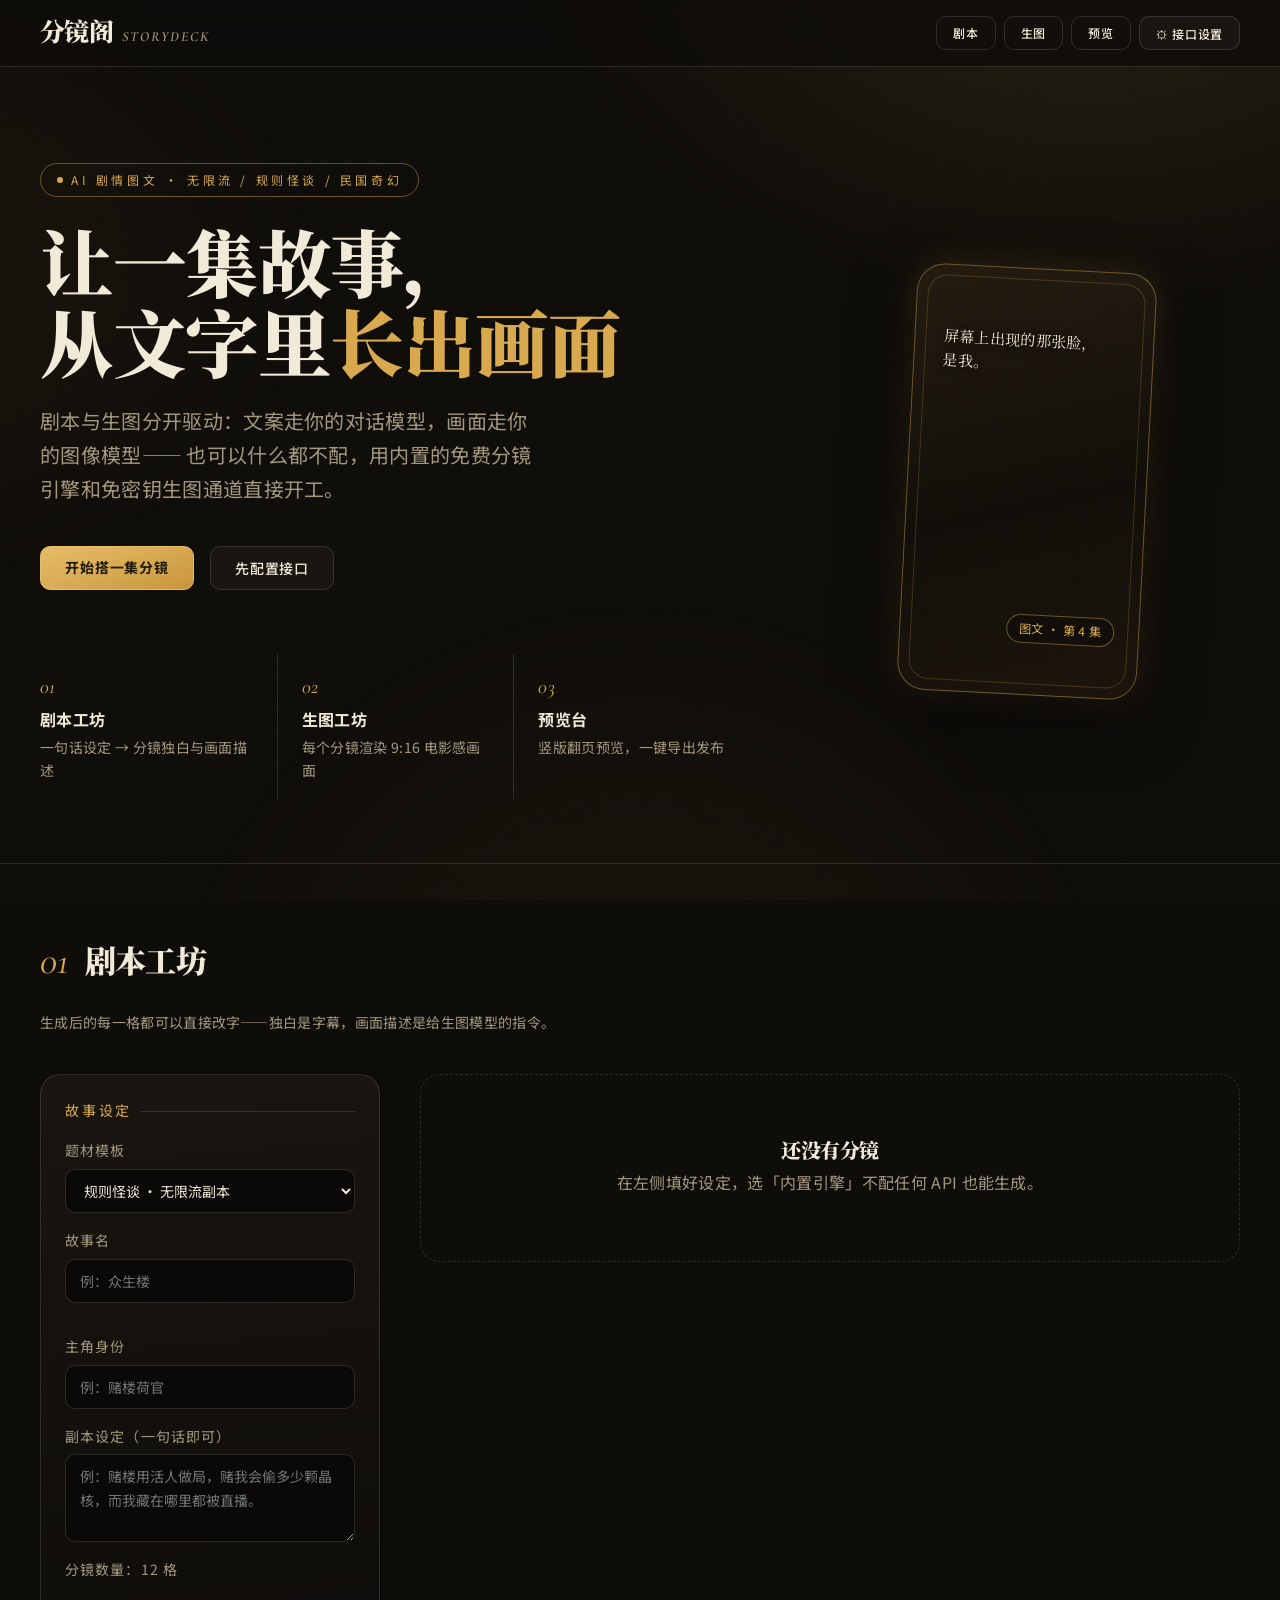
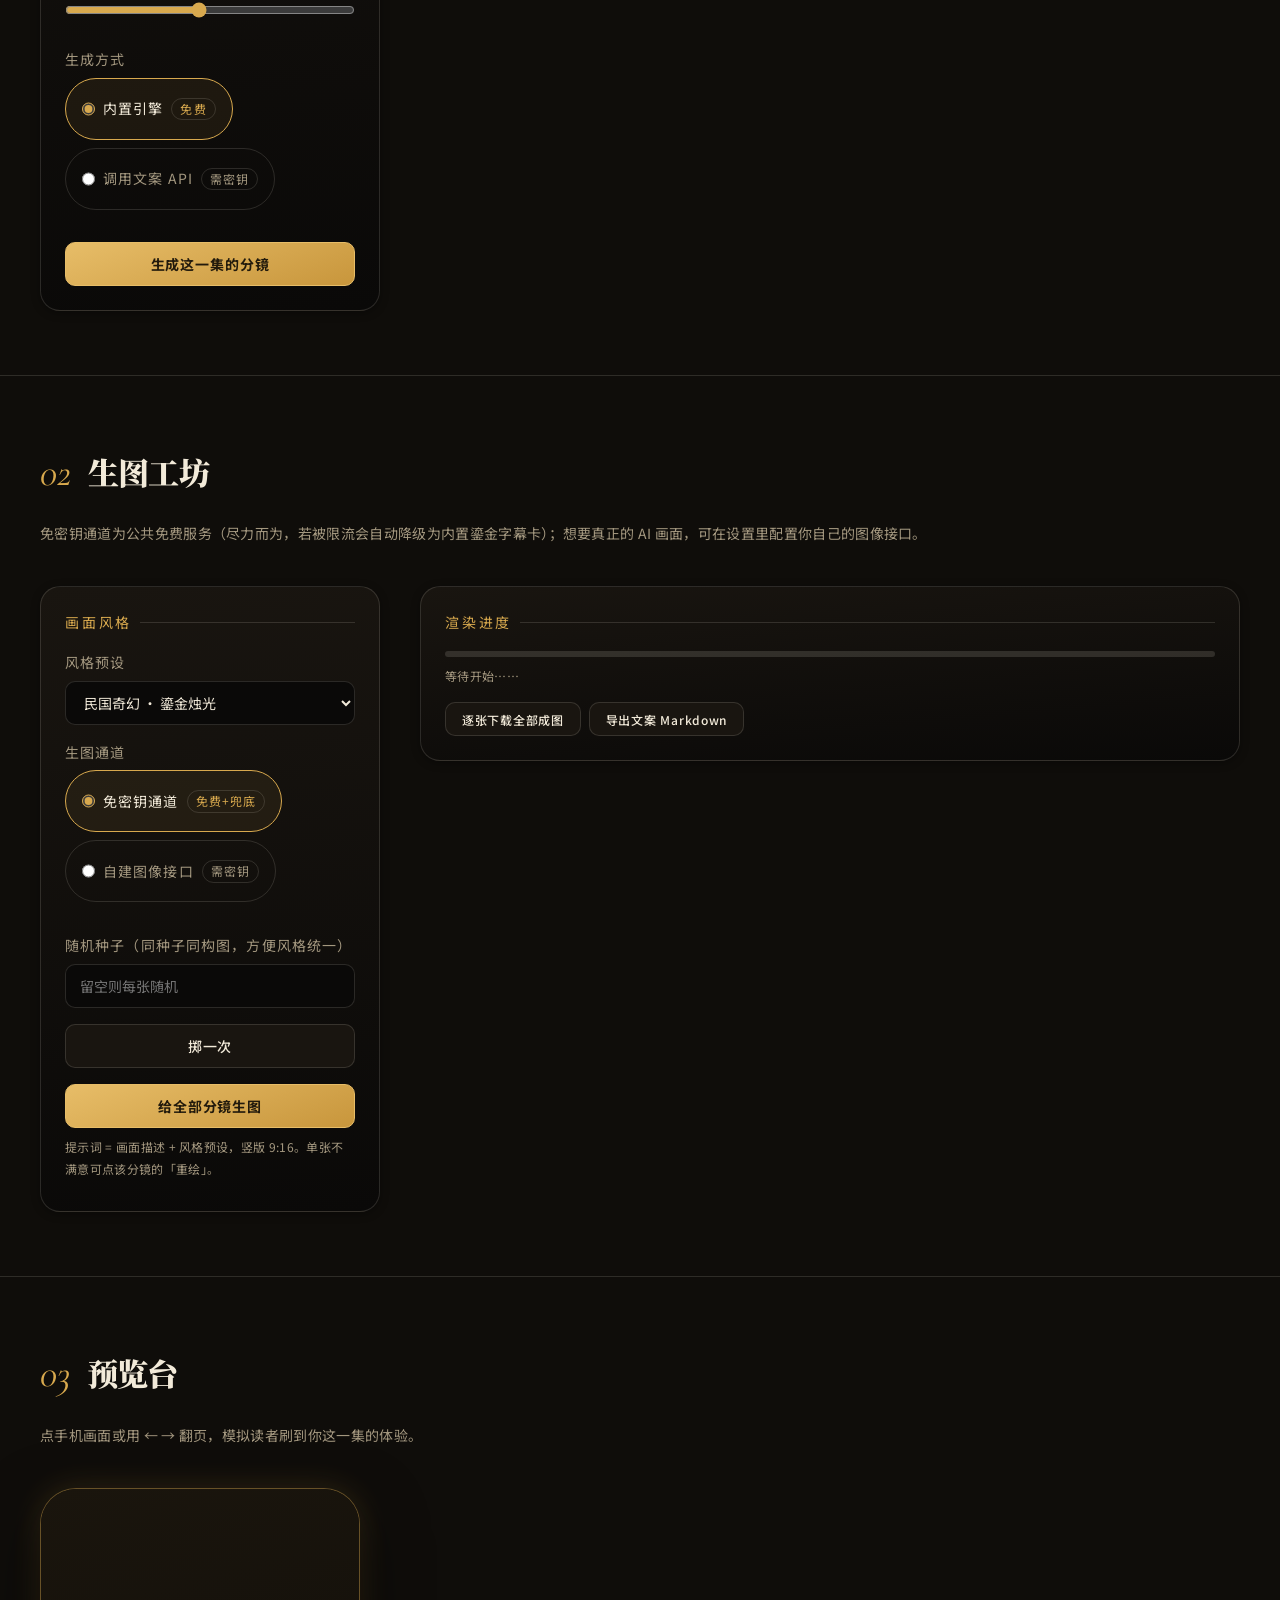
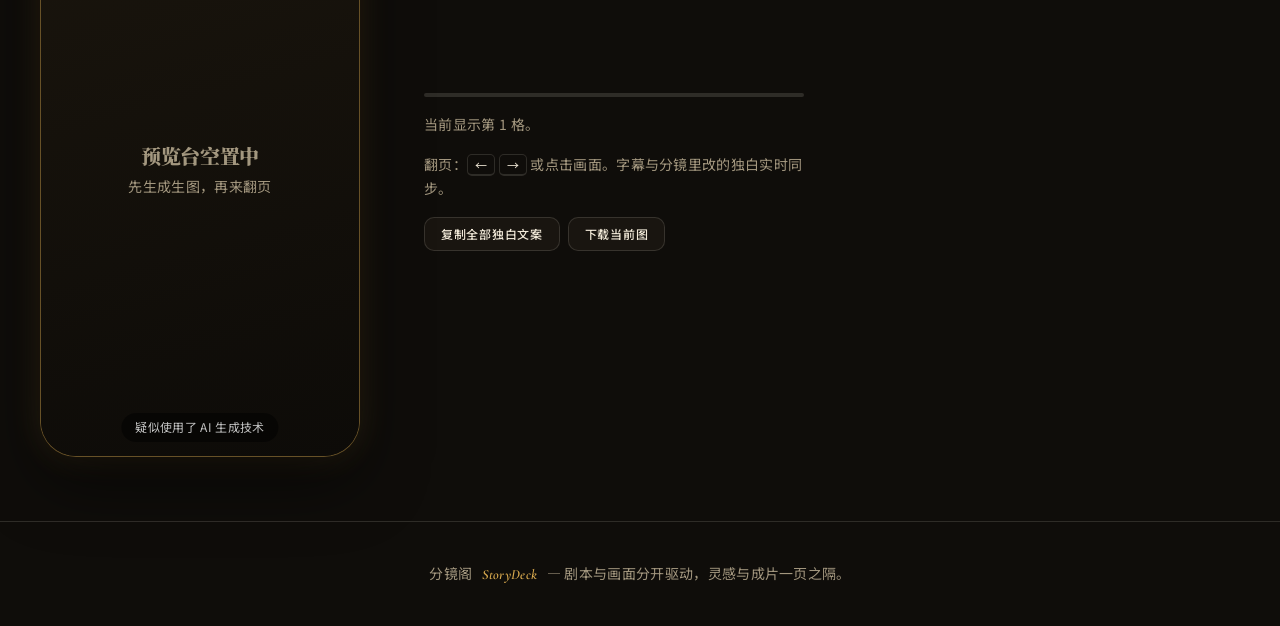
==== index.html @ 9c6242d0 "feat: 分镜阁 StoryDeck — AI 剧情图文工作台 - 剧本工坊：内置免费分镜引擎（规则怪谈/民国奇幻/悬疑复仇三种题材）+ OpenAI 兼容文案 API - 生图工坊：免密钥公共通道" ====
<!DOCTYPE html>
<html lang="zh-CN">
<head>
  <meta charset="UTF-8" />
  <meta name="viewport" content="width=device-width, initial-scale=1.0" />
  <title>分镜阁 StoryDeck · AI 剧情图文工作台</title>
  <meta name="description" content="把一个故事灵感拆成分镜文案，再用 AI 生成长图，像刷抖音一样预览你的剧情图文。" />
  <link rel="preconnect" href="https://fonts.googleapis.com" />
  <link rel="preconnect" href="https://fonts.gstatic.com" crossorigin />
  <link href="https://fonts.googleapis.com/css2?family=Cormorant+Garamond:ital,wght@1,600&family=Noto+Sans+SC:wght@400;500;700&family=Noto+Serif+SC:wght@600;900&display=swap" rel="stylesheet" />
  <link rel="stylesheet" href="styles/tokens.css" />
  <link rel="stylesheet" href="styles/base.css" />
  <link rel="stylesheet" href="styles/components.css" />
  <link rel="icon" href="data:image/svg+xml,%3Csvg xmlns='http://www.w3.org/2000/svg' viewBox='0 0 32 32'%3E%3Crect width='32' height='32' rx='7' fill='%230f0d0a'/%3E%3Ctext x='16' y='23' font-size='18' text-anchor='middle' fill='%23d8a94e' font-family='serif'%3E阁%3C/text%3E%3C/svg%3E" />
</head>
<body>

  <!-- ================= 页头 ================= -->
  <header class="site-header">
    <div class="brand">
      <span class="brand-name display">分镜阁</span>
      <span class="brand-en latin">STORYDECK</span>
    </div>
    <nav class="header-actions" aria-label="主导航">
      <a class="btn btn-ghost btn-sm" href="#stage-script">剧本</a>
      <a class="btn btn-ghost btn-sm" href="#stage-image">生图</a>
      <a class="btn btn-ghost btn-sm" href="#stage-preview">预览</a>
      <button class="btn btn-sm" id="btn-open-settings" type="button">⚙ 接口设置</button>
    </nav>
  </header>

  <main>
    <!-- ================= 首屏 ================= -->
    <section class="hero">
      <div>
        <span class="hero-kicker reveal">AI 剧情图文 · 无限流 / 规则怪谈 / 民国奇幻</span>
        <h1 class="reveal">让一集故事，<br />从文字里<em>长出画面</em></h1>
        <p class="hero-sub reveal">
          剧本与生图分开驱动：文案走你的对话模型，画面走你的图像模型——
          也可以什么都不配，用内置的免费分镜引擎和免密钥生图通道直接开工。
        </p>
        <div class="hero-actions reveal">
          <a class="btn btn-gold" href="#stage-script">开始搭一集分镜</a>
          <button class="btn" id="btn-hero-settings" type="button">先配置接口</button>
        </div>
        <div class="pipeline reveal" aria-label="工作流程">
          <div class="pipeline-step">
            <span class="pipeline-num">01</span>
            <div class="pipeline-title">剧本工坊</div>
            <div class="pipeline-desc">一句话设定 → 分镜独白与画面描述</div>
          </div>
          <div class="pipeline-step">
            <span class="pipeline-num">02</span>
            <div class="pipeline-title">生图工坊</div>
            <div class="pipeline-desc">每个分镜渲染 9:16 电影感画面</div>
          </div>
          <div class="pipeline-step">
            <span class="pipeline-num">03</span>
            <div class="pipeline-title">预览台</div>
            <div class="pipeline-desc">竖版翻页预览，一键导出发布</div>
          </div>
        </div>
      </div>
      <div class="hero-visual reveal" aria-hidden="true">
        <div class="phone-mini">
          <div class="mini-glow"></div>
          <div class="frame-line"></div>
          <p class="mini-caption">屏幕上出现的那张脸，<br />是我。</p>
          <span class="mini-badge">图文 · 第 4 集</span>
        </div>
      </div>
    </section>

    <!-- ================= 01 剧本工坊 ================= -->
    <section class="stage" id="stage-script">
      <div class="stage-head">
        <span class="stage-index" aria-hidden="true">01</span>
        <h2 class="stage-title">剧本工坊</h2>
        <span class="stage-hint">生成后的每一格都可以直接改字——独白是字幕，画面描述是给生图模型的指令。</span>
      </div>
      <div class="workbench">
        <form class="panel" id="script-form">
          <div class="panel-title">故事设定</div>
          <div class="field">
            <label for="f-genre">题材模板</label>
            <select id="f-genre">
              <option value="guize">规则怪谈 · 无限流副本</option>
              <option value="minguo">民国奇幻 · 赌局 / 众生楼风</option>
              <option value="fuchou">悬疑复仇 · 逆袭爽文</option>
            </select>
          </div>
          <div class="field-row">
            <div class="field">
              <label for="f-title">故事名</label>
              <input id="f-title" type="text" placeholder="例：众生楼" maxlength="12" />
            </div>
            <div class="field">
              <label for="f-role">主角身份</label>
              <input id="f-role" type="text" placeholder="例：赌楼荷官" maxlength="12" />
            </div>
          </div>
          <div class="field">
            <label for="f-premise">副本设定（一句话即可）</label>
            <textarea id="f-premise" placeholder="例：赌楼用活人做局，赌我会偷多少颗晶核，而我藏在哪里都被直播。"></textarea>
          </div>
          <div class="field">
            <label for="f-count">分镜数量：<output id="f-count-out">12</output> 格</label>
            <input id="f-count" type="range" min="6" max="19" value="12" />
          </div>
          <div class="field">
            <label>生成方式</label>
            <div class="radio-row">
              <label class="radio-chip"><input type="radio" name="script-mode" value="builtin" checked /> 内置引擎 <span class="chip-tag">免费</span></label>
              <label class="radio-chip"><input type="radio" name="script-mode" value="api" /> 调用文案 API <span class="chip-tag">需密钥</span></label>
            </div>
          </div>
          <button class="btn btn-gold" type="submit" id="btn-gen-script" style="width:100%">生成这一集的分镜</button>
        </form>

        <div class="shot-list" id="shot-list">
          <div class="empty-state" id="shot-empty">
            <p class="display">还没有分镜</p>
            <p>在左侧填好设定，选「内置引擎」不配任何 API 也能生成。</p>
          </div>
        </div>
      </div>
    </section>

    <!-- ================= 02 生图工坊 ================= -->
    <section class="stage" id="stage-image">
      <div class="stage-head">
        <span class="stage-index" aria-hidden="true">02</span>
        <h2 class="stage-title">生图工坊</h2>
        <span class="stage-hint">免密钥通道为公共免费服务（尽力而为，若被限流会自动降级为内置鎏金字幕卡）；想要真正的 AI 画面，可在设置里配置你自己的图像接口。</span>
      </div>
      <div class="workbench">
        <form class="panel" id="image-form">
          <div class="panel-title">画面风格</div>
          <div class="field">
            <label for="f-style">风格预设</label>
            <select id="f-style">
              <option value="minguo-fantasy">民国奇幻 · 鎏金烛光</option>
              <option value="cinematic">电影写实 · 冷调悬疑</option>
              <option value="noir">暗黑惊悚 · 高对比</option>
              <option value="guofeng">国风志怪 · 水墨幻境</option>
            </select>
          </div>
          <div class="field">
            <label>生图通道</label>
            <div class="radio-row">
              <label class="radio-chip"><input type="radio" name="image-mode" value="free" checked /> 免密钥通道 <span class="chip-tag">免费+兜底</span></label>
              <label class="radio-chip"><input type="radio" name="image-mode" value="custom" /> 自建图像接口 <span class="chip-tag">需密钥</span></label>
            </div>
          </div>
          <div class="field">
            <label for="f-seed">随机种子（同种子同构图，方便风格统一）</label>
            <div class="field-row">
              <input id="f-seed" type="number" min="0" max="999999" placeholder="留空则每张随机" />
              <button class="btn" type="button" id="btn-roll-seed">掷一次</button>
            </div>
          </div>
          <button class="btn btn-gold" type="submit" id="btn-gen-images" style="width:100%">给全部分镜生图</button>
          <p class="api-note">提示词 = 画面描述 + 风格预设，竖版 9:16。单张不满意可点该分镜的「重绘」。</p>
        </form>

        <div class="panel">
          <div class="panel-title">渲染进度</div>
          <div class="field" style="margin-bottom:0">
            <div class="progress-track" style="height:6px;border-radius:999px;background:var(--color-border);overflow:hidden">
              <div class="progress-fill" id="img-progress" style="height:100%;width:0;background:linear-gradient(90deg,#c8963c,#f0c46a);transition:width var(--dur-base) var(--ease-out)"></div>
            </div>
          </div>
          <p class="api-note" id="img-progress-text">等待开始……</p>
          <div class="shot-foot" style="margin-top:var(--space-3)">
            <button class="btn btn-sm" type="button" id="btn-download-all">逐张下载全部成图</button>
            <button class="btn btn-sm" type="button" id="btn-export-md">导出文案 Markdown</button>
          </div>
        </div>
      </div>
    </section>

    <!-- ================= 03 预览台 ================= -->
    <section class="stage" id="stage-preview">
      <div class="stage-head">
        <span class="stage-index" aria-hidden="true">03</span>
        <h2 class="stage-title">预览台</h2>
        <span class="stage-hint">点手机画面或用 ← → 翻页，模拟读者刷到你这一集的体验。</span>
      </div>
      <div class="preview-bench">
        <div class="phone-frame" id="phone-frame" role="button" tabindex="0" aria-label="预览画面，点击翻页">
          <div class="pf-placeholder" id="pf-placeholder">
            <span class="display" style="font-size:var(--text-lg)">预览台空置中</span>
            <span>先生成生图，再来翻页</span>
          </div>
          <img id="pf-img" alt="分镜预览" hidden />
          <p class="phone-caption" id="pf-caption"></p>
          <span class="phone-page" id="pf-page" hidden>1 / 1</span>
          <span class="phone-ai-badge">疑似使用了 AI 生成技术</span>
        </div>
        <div class="preview-side">
          <div class="progress-track"><div class="progress-fill" id="preview-progress"></div></div>
          <p class="preview-tip" id="preview-tip">当前显示第 1 格。</p>
          <p class="preview-tip">翻页：<span class="kbd">←</span> <span class="kbd">→</span> 或点击画面。字幕与分镜里改的独白实时同步。</p>
          <div class="shot-foot">
            <button class="btn btn-sm" type="button" id="btn-copy-captions">复制全部独白文案</button>
            <button class="btn btn-sm" type="button" id="btn-download-current">下载当前图</button>
          </div>
        </div>
      </div>
    </section>
  </main>

  <!-- ================= 设置弹层 ================= -->
  <dialog class="settings-dialog" id="settings-dialog" aria-labelledby="settings-title">
    <div class="dialog-head">
      <h2 id="settings-title">接口设置</h2>
      <button class="btn btn-sm btn-ghost" type="button" id="btn-close-settings">关闭 ✕</button>
    </div>

    <fieldset class="api-group">
      <legend>文案 API · 对话模型</legend>
      <p class="api-note">任何 OpenAI 兼容接口均可（DeepSeek / 硅基流动 / 智谱等）。密钥只保存在你浏览器的 localStorage，不会上传。</p>
      <div class="field-row">
        <div class="field">
          <label for="s-text-url">接口地址 Base URL</label>
          <input id="s-text-url" type="url" placeholder="https://api.deepseek.com/v1" />
        </div>
        <div class="field">
          <label for="s-text-model">模型名</label>
          <input id="s-text-model" type="text" placeholder="deepseek-chat" />
        </div>
      </div>
      <div class="field">
        <label for="s-text-key">API Key</label>
        <input id="s-text-key" type="password" placeholder="sk-…" autocomplete="off" />
      </div>
    </fieldset>

    <fieldset class="api-group">
      <legend>生图 API · 图像模型</legend>
      <div class="radio-row">
        <label class="radio-chip"><input type="radio" name="img-provider" value="free" checked /> 免密钥通道 <span class="chip-tag">Pollinations</span></label>
        <label class="radio-chip"><input type="radio" name="img-provider" value="custom" /> 自建 OpenAI 兼容接口</label>
      </div>
      <div id="custom-img-fields">
        <div class="field-row">
          <div class="field">
            <label for="s-img-url">接口地址 Base URL</label>
            <input id="s-img-url" type="url" placeholder="https://api.siliconflow.cn/v1" />
          </div>
          <div class="field">
            <label for="s-img-model">模型名</label>
            <input id="s-img-model" type="text" placeholder="Kwai-Kolors/Kolors" />
          </div>
        </div>
        <div class="field">
          <label for="s-img-key">API Key</label>
          <input id="s-img-key" type="password" placeholder="sk-…" autocomplete="off" />
        </div>
        <p class="api-note">注意：自建接口需允许浏览器跨域（CORS），否则请求会被拦截。</p>
      </div>
    </fieldset>

    <div class="dialog-foot">
      <button class="btn" type="button" id="btn-clear-settings">清空配置</button>
      <button class="btn btn-gold" type="button" id="btn-save-settings">保存设置</button>
    </div>
  </dialog>

  <div class="toast-wrap" id="toast-wrap" aria-live="polite"></div>

  <footer class="site-footer">
    <p>分镜阁 <span class="latin">StoryDeck</span> — 剧本与画面分开驱动，灵感与成片一页之隔。</p>
  </footer>

  <script src="scripts/main.js"></script>
</body>
</html>
---- styles/tokens.css ----
/* ============================================================
   分镜阁 StoryDeck — 设计令牌
   方向：暗夜鎏金 · 电影感（民国奇幻 / 规则怪谈题材美学）
   主色 60%：暖炭黑表面  /  辅助 30%：暖象牙文字  /  强调 10%：烛光金
   ============================================================ */
:root {
  /* 颜色 */
  --color-bg: #0f0d0a;
  --color-bg-deep: #0a0908;
  --color-surface: #191510;
  --color-surface-2: #211c14;
  --color-text: #f2ead9;
  --color-muted: #a3977f;
  --color-accent: #d8a94e;
  --color-accent-strong: #f0c46a;
  --color-danger: #e0644a;
  --color-success: #7fbf7a;
  --color-border: rgba(242, 234, 217, 0.14);
  --color-border-strong: rgba(216, 169, 78, 0.45);

  /* 字体 */
  --font-display: "Noto Serif SC", "Cormorant Garamond", serif;
  --font-latin-display: "Cormorant Garamond", serif;
  --font-body: "Noto Sans SC", sans-serif;

  /* 字阶（1.25 模块化） */
  --text-xs: 0.75rem;
  --text-sm: 0.875rem;
  --text-base: 1rem;
  --text-lg: 1.25rem;
  --text-xl: 1.563rem;
  --text-2xl: 1.953rem;
  --text-3xl: 2.441rem;
  --text-4xl: 3.052rem;
  --text-hero: clamp(2.6rem, 6vw, 4.6rem);

  /* 间距 */
  --space-1: 4px;  --space-2: 8px;  --space-3: 16px; --space-4: 24px;
  --space-5: 40px; --space-6: 64px; --space-7: 96px;

  /* 圆角 */
  --radius-sm: 4px; --radius-md: 10px; --radius-lg: 20px;

  /* 阴影（三级，带环境色） */
  --shadow-1: 0 2px 8px rgba(0, 0, 0, 0.35);
  --shadow-2: 0 8px 28px rgba(0, 0, 0, 0.45);
  --shadow-3: 0 24px 64px rgba(0, 0, 0, 0.55);
  --glow-gold: 0 0 32px rgba(216, 169, 78, 0.18);

  /* 动效 */
  --ease-out: cubic-bezier(0.16, 1, 0.3, 1);
  --dur-fast: 160ms; --dur-base: 320ms; --dur-slow: 640ms;
}
---- styles/base.css ----
/* ============================================================
   分镜阁 StoryDeck — 基础层：重置、排版、氛围、焦点与降级动效
   ============================================================ */
*, *::before, *::after { box-sizing: border-box; margin: 0; padding: 0; }

html { scroll-behavior: smooth; }

body {
  background: var(--color-bg);
  color: var(--color-text);
  font-family: var(--font-body);
  font-size: var(--text-base);
  line-height: 1.7;
  letter-spacing: 0.02em;
  min-height: 100vh;
  -webkit-font-smoothing: antialiased;
}

/* ---- 氛围层：鎏金渐变网格 + 颗粒 ---- */
body::before {
  content: ""; position: fixed; inset: 0; pointer-events: none; z-index: 0;
  background:
    radial-gradient(60rem 42rem at 85% -10%, rgba(216, 169, 78, 0.13), transparent 60%),
    radial-gradient(48rem 36rem at -8% 30%, rgba(120, 84, 30, 0.10), transparent 55%),
    radial-gradient(50rem 50rem at 50% 120%, rgba(60, 40, 16, 0.28), transparent 60%);
}
body::after {
  content: ""; position: fixed; inset: 0; pointer-events: none; z-index: 1; opacity: 0.05;
  background-image: url("data:image/svg+xml,%3Csvg xmlns='http://www.w3.org/2000/svg'%3E%3Cfilter id='n'%3E%3CfeTurbulence type='fractalNoise' baseFrequency='.8'/%3E%3C/filter%3E%3Crect width='100%25' height='100%25' filter='url(%23n)'/%3E%3C/svg%3E");
  mix-blend-mode: overlay;
}

main, header, footer, section { position: relative; z-index: 2; }

/* ---- 排版 ---- */
h1, h2, h3, .display {
  font-family: var(--font-display);
  font-weight: 900;
  letter-spacing: -0.02em;
  line-height: 1.1;
}
.latin { font-family: var(--font-latin-display); font-style: italic; font-weight: 600; }

a { color: var(--color-accent); text-decoration: none; }
a:hover { color: var(--color-accent-strong); }

/* hidden 属性优先级最高（防止组件 display 覆盖） */
[hidden] { display: none !important; }

::selection { background: rgba(216, 169, 78, 0.35); color: var(--color-text); }

/* ---- 焦点可见性 ---- */
:focus-visible {
  outline: 2px solid var(--color-accent);
  outline-offset: 2px;
  border-radius: var(--radius-sm);
}

/* ---- 滚动条 ---- */
::-webkit-scrollbar { width: 10px; height: 10px; }
::-webkit-scrollbar-track { background: var(--color-bg-deep); }
::-webkit-scrollbar-thumb { background: #3a3226; border-radius: 6px; }
::-webkit-scrollbar-thumb:hover { background: #4c4232; }

/* ---- 编排入场序列（错峰 reveal） ---- */
.reveal { opacity: 0; transform: translateY(24px); }
.reveal.in {
  opacity: 1; transform: none;
  transition: opacity var(--dur-base) var(--ease-out), transform var(--dur-base) var(--ease-out);
}

@media (prefers-reduced-motion: reduce) {
  html { scroll-behavior: auto; }
  .reveal { opacity: 1; transform: none; transition: none; }
  *, *::before, *::after { animation: none !important; transition: none !important; }
}
---- styles/components.css ----
/* ============================================================
   分镜阁 StoryDeck — 组件层
   ============================================================ */

/* ---------- 页头 ---------- */
.site-header {
  display: flex; align-items: center; justify-content: space-between;
  padding: var(--space-3) var(--space-5);
  border-bottom: 1px solid var(--color-border);
  position: sticky; top: 0; z-index: 50;
  background: rgba(15, 13, 10, 0.82);
  backdrop-filter: blur(12px);
}
.brand { display: flex; align-items: baseline; gap: var(--space-2); }
.brand-name { font-size: var(--text-xl); color: var(--color-text); }
.brand-en { font-size: var(--text-sm); color: var(--color-muted); letter-spacing: 0.14em; }
.header-actions { display: flex; gap: var(--space-2); align-items: center; }

/* ---------- 按钮 ---------- */
.btn {
  display: inline-flex; align-items: center; justify-content: center; gap: var(--space-2);
  min-height: 44px; padding: 0 var(--space-4);
  font-family: var(--font-body); font-size: var(--text-sm); font-weight: 500;
  letter-spacing: 0.06em;
  border-radius: var(--radius-md); border: 1px solid var(--color-border);
  background: var(--color-surface); color: var(--color-text);
  cursor: pointer;
  transition: background var(--dur-fast) ease-out, border-color var(--dur-fast) ease-out,
              transform var(--dur-fast) ease-out, box-shadow var(--dur-fast) ease-out;
}
.btn:hover { background: var(--color-surface-2); border-color: var(--color-border-strong); }
.btn:active { transform: translateY(1px); }
.btn:disabled { opacity: 0.45; cursor: not-allowed; transform: none; }

.btn-gold {
  background: linear-gradient(160deg, #e7bd68, #c8963c);
  border-color: #e7bd68; color: #221a0c; font-weight: 700;
}
.btn-gold:hover { background: linear-gradient(160deg, #f0c46a, #d8a94e); box-shadow: var(--glow-gold); }
.btn-gold:disabled { background: #6b5730; border-color: #6b5730; color: #221a0c; }

.btn-ghost { background: transparent; }
.btn-ghost:hover { background: rgba(216, 169, 78, 0.08); }
.btn-sm { min-height: 34px; padding: 0 var(--space-3); font-size: var(--text-xs); }

/* ---------- 首屏 ---------- */
.hero {
  display: grid; grid-template-columns: 1.25fr 0.75fr; gap: var(--space-6);
  align-items: center;
  max-width: 1280px; margin: 0 auto;
  padding: var(--space-7) var(--space-5) var(--space-6);
}
.hero-kicker {
  display: inline-flex; align-items: center; gap: var(--space-2);
  font-size: var(--text-xs); letter-spacing: 0.3em; color: var(--color-accent);
  border: 1px solid var(--color-border-strong); border-radius: 999px;
  padding: 6px 16px; margin-bottom: var(--space-4);
}
.hero-kicker::before { content: ""; width: 6px; height: 6px; border-radius: 50%; background: var(--color-accent); }
.hero h1 { font-size: var(--text-hero); line-height: 1.08; }
.hero h1 em { font-style: normal; color: var(--color-accent); }
.hero-sub { margin-top: var(--space-4); max-width: 46ch; color: var(--color-muted); font-size: var(--text-lg); }
.hero-actions { display: flex; gap: var(--space-3); margin-top: var(--space-5); flex-wrap: wrap; }

/* 流程带：剧本 → 生图 → 成片 */
.pipeline { display: flex; align-items: stretch; gap: 0; margin-top: var(--space-6); flex-wrap: wrap; }
.pipeline-step {
  flex: 1 1 180px; padding: var(--space-3) var(--space-4);
  border-left: 1px solid var(--color-border);
  position: relative;
}
.pipeline-step:first-child { border-left: none; padding-left: 0; }
.pipeline-num { font-family: var(--font-latin-display); font-style: italic; font-size: var(--text-lg); color: var(--color-accent); }
.pipeline-title { font-weight: 700; margin: 2px 0; }
.pipeline-desc { font-size: var(--text-sm); color: var(--color-muted); }

/* 首屏右侧：静态手机示意 */
.hero-visual { display: flex; justify-content: center; }
.phone-mini {
  width: 240px; aspect-ratio: 9 / 16; border-radius: 28px;
  border: 1px solid var(--color-border-strong);
  box-shadow: var(--shadow-3), var(--glow-gold);
  background: linear-gradient(165deg, #241c10 0%, #120f0a 55%, #1c150c 100%);
  position: relative; overflow: hidden;
  transform: rotate(3deg);
}
.phone-mini .frame-line {
  position: absolute; inset: 10px; border: 1px solid rgba(216, 169, 78, 0.22); border-radius: 20px;
}
.phone-mini .mini-caption {
  position: absolute; top: 14%; left: 12%; right: 12%;
  font-family: var(--font-display); font-size: 15px; line-height: 1.6;
  text-shadow: 0 2px 8px rgba(0,0,0,.9);
}
.phone-mini .mini-badge {
  position: absolute; bottom: 12%; right: 10%;
  font-size: var(--text-xs); color: var(--color-accent);
  border: 1px solid var(--color-border-strong); border-radius: 999px; padding: 3px 12px;
  background: rgba(15,13,10,.6);
}
.phone-mini .mini-glow {
  position: absolute; inset: auto -30% -40% -30%; height: 60%;
  background: radial-gradient(50% 60% at 50% 100%, rgba(216,169,78,.35), transparent 70%);
}

/* ---------- 区块通用 ---------- */
.stage {
  max-width: 1280px; margin: 0 auto;
  padding: var(--space-6) var(--space-5);
  border-top: 1px solid var(--color-border);
}
.stage-head { display: flex; align-items: baseline; gap: var(--space-3); margin-bottom: var(--space-5); flex-wrap: wrap; }
.stage-index { font-family: var(--font-latin-display); font-style: italic; font-size: var(--text-3xl); color: var(--color-accent); }
.stage-title { font-size: var(--text-2xl); }
.stage-hint { color: var(--color-muted); font-size: var(--text-sm); width: 100%; }

/* ---------- 表单 ---------- */
.field { display: flex; flex-direction: column; gap: 6px; margin-bottom: var(--space-3); }
.field label { font-size: var(--text-sm); color: var(--color-muted); letter-spacing: 0.08em; }
.field input, .field select, .field textarea {
  font-family: var(--font-body); font-size: var(--text-sm);
  background: var(--color-bg-deep); color: var(--color-text);
  border: 1px solid var(--color-border); border-radius: var(--radius-md);
  padding: 10px 14px; min-height: 44px;
  transition: border-color var(--dur-fast) ease-out;
}
.field textarea { min-height: 88px; line-height: 1.7; resize: vertical; }
.field input:focus, .field select:focus, .field textarea:focus { border-color: var(--color-border-strong); outline: none; }
.field input[type="range"] { accent-color: var(--color-accent); padding: 0; border: none; background: transparent; }
.field-row { display: grid; grid-template-columns: repeat(auto-fit, minmax(180px, 1fr)); gap: var(--space-3); }

/* ---------- 面板卡片（非对称双栏工作台） ---------- */
.workbench { display: grid; grid-template-columns: 340px 1fr; gap: var(--space-5); align-items: start; }
.panel {
  background: linear-gradient(175deg, var(--color-surface), var(--color-bg-deep));
  border: 1px solid var(--color-border); border-radius: var(--radius-lg);
  padding: var(--space-4);
  box-shadow: var(--shadow-1);
}
.panel-title {
  font-size: var(--text-sm); letter-spacing: 0.2em; color: var(--color-accent);
  margin-bottom: var(--space-3); display: flex; align-items: center; gap: var(--space-2);
}
.panel-title::after { content: ""; flex: 1; height: 1px; background: var(--color-border); }

/* ---------- 分镜卡片列表 ---------- */
.shot-list { display: flex; flex-direction: column; gap: var(--space-3); }
.shot-card {
  display: grid; grid-template-columns: 44px 1fr; gap: var(--space-3);
  border: 1px solid var(--color-border); border-radius: var(--radius-md);
  background: var(--color-surface); padding: var(--space-3);
  transition: border-color var(--dur-fast) ease-out;
}
.shot-card:hover { border-color: var(--color-border-strong); }
.shot-num {
  font-family: var(--font-latin-display); font-style: italic;
  font-size: var(--text-xl); color: var(--color-accent); text-align: center; padding-top: 4px;
}
.shot-body { display: flex; flex-direction: column; gap: var(--space-2); min-width: 0; }
.shot-caption-input {
  width: 100%; font-family: var(--font-display); font-size: var(--text-sm);
  background: transparent; color: var(--color-text);
  border: none; border-bottom: 1px dashed var(--color-border);
  padding: 4px 2px; min-height: 32px;
}
.shot-caption-input:focus { border-bottom-color: var(--color-accent); outline: none; }
.shot-prompt-input {
  width: 100%; font-size: var(--text-xs); color: var(--color-muted);
  background: var(--color-bg-deep); border: 1px solid var(--color-border);
  border-radius: var(--radius-sm); padding: 8px 10px; min-height: 60px; resize: vertical;
}
.shot-prompt-input:focus { border-color: var(--color-border-strong); outline: none; }
.shot-foot { display: flex; align-items: center; gap: var(--space-2); flex-wrap: wrap; }
.shot-status { font-size: var(--text-xs); letter-spacing: 0.1em; }
.shot-status[data-state="pending"] { color: var(--color-muted); }
.shot-status[data-state="running"] { color: var(--color-accent); }
.shot-status[data-state="done"] { color: var(--color-success); }
.shot-status[data-state="error"] { color: var(--color-danger); }
.shot-thumb {
  width: 54px; height: 96px; border-radius: 6px; object-fit: cover;
  border: 1px solid var(--color-border); margin-left: auto; cursor: pointer;
  transition: transform var(--dur-fast) ease-out;
}
.shot-thumb:hover { transform: scale(1.06); border-color: var(--color-accent); }

/* 空态 */
.empty-state {
  border: 1px dashed var(--color-border); border-radius: var(--radius-lg);
  padding: var(--space-6) var(--space-4); text-align: center; color: var(--color-muted);
}
.empty-state .display { font-size: var(--text-lg); color: var(--color-text); margin-bottom: var(--space-2); }

/* ---------- 预览台 ---------- */
.preview-bench { display: grid; grid-template-columns: auto 1fr; gap: var(--space-6); align-items: center; justify-content: center; }
.phone-frame {
  width: 320px; aspect-ratio: 9 / 16; border-radius: 36px;
  border: 1px solid var(--color-border-strong);
  box-shadow: var(--shadow-3), var(--glow-gold);
  overflow: hidden; position: relative; cursor: pointer;
  background: var(--color-bg-deep);
  flex-shrink: 0;
}
.phone-frame img { width: 100%; height: 100%; object-fit: cover; display: block; }
.phone-frame .pf-placeholder {
  position: absolute; inset: 0; display: flex; flex-direction: column;
  align-items: center; justify-content: center; gap: var(--space-2);
  color: var(--color-muted); font-size: var(--text-sm);
  background: linear-gradient(165deg, #1a150d, #0d0b08);
}
.phone-caption {
  position: absolute; top: 8%; left: 8%; right: 8%;
  font-family: var(--font-display); font-size: 17px; font-weight: 600; line-height: 1.65;
  color: #fff; text-shadow: 0 2px 10px rgba(0, 0, 0, 0.95), 0 0 2px rgba(0,0,0,.8);
  white-space: pre-wrap;
}
.phone-page {
  position: absolute; top: 12px; right: 14px;
  font-size: var(--text-xs); color: rgba(255,255,255,.85);
  background: rgba(0,0,0,.45); border-radius: 999px; padding: 2px 10px;
  font-variant-numeric: tabular-nums;
}
.phone-ai-badge {
  position: absolute; bottom: 14px; left: 50%; transform: translateX(-50%);
  font-size: var(--text-xs); color: rgba(255,255,255,.75);
  background: rgba(0,0,0,.5); border-radius: 999px; padding: 4px 14px;
  white-space: nowrap;
}
.preview-side { display: flex; flex-direction: column; gap: var(--space-3); max-width: 380px; }
.preview-side .progress-track {
  height: 4px; border-radius: 999px; background: var(--color-border); overflow: hidden;
}
.preview-side .progress-fill {
  height: 100%; width: 0; background: linear-gradient(90deg, #c8963c, #f0c46a);
  transition: width var(--dur-base) var(--ease-out);
}
.preview-tip { color: var(--color-muted); font-size: var(--text-sm); }
.kbd {
  font-family: var(--font-body); font-size: var(--text-xs);
  border: 1px solid var(--color-border); border-bottom-width: 2px;
  border-radius: 5px; padding: 1px 7px; color: var(--color-text);
}

/* ---------- 设置弹层 ---------- */
dialog.settings-dialog {
  margin: auto; width: min(680px, calc(100vw - 32px));
  background: var(--color-surface); color: var(--color-text);
  border: 1px solid var(--color-border-strong); border-radius: var(--radius-lg);
  padding: var(--space-5); box-shadow: var(--shadow-3);
}
dialog.settings-dialog::backdrop { background: rgba(5, 4, 3, 0.72); backdrop-filter: blur(4px); }
.dialog-head { display: flex; align-items: center; justify-content: space-between; margin-bottom: var(--space-4); }
.dialog-head h2 { font-size: var(--text-xl); }
.api-group { border: 1px solid var(--color-border); border-radius: var(--radius-md); padding: var(--space-3) var(--space-3) var(--space-1); margin-bottom: var(--space-3); }
.api-group legend { font-size: var(--text-sm); color: var(--color-accent); letter-spacing: 0.12em; padding: 0 8px; }
.api-note { font-size: var(--text-xs); color: var(--color-muted); line-height: 1.8; margin: var(--space-2) 0; }
.radio-row { display: flex; gap: var(--space-2); flex-wrap: wrap; margin-bottom: var(--space-3); }
.radio-chip {
  display: inline-flex; align-items: center; gap: 8px; cursor: pointer;
  border: 1px solid var(--color-border); border-radius: 999px;
  padding: 8px 16px; font-size: var(--text-sm); color: var(--color-muted);
  transition: all var(--dur-fast) ease-out; user-select: none;
}
.radio-chip input { accent-color: var(--color-accent); }
.radio-chip:has(input:checked) { border-color: var(--color-accent); color: var(--color-text); background: rgba(216,169,78,.08); }
.radio-chip:has(input:checked) .chip-tag { color: var(--color-accent); }
.chip-tag { font-size: var(--text-xs); border: 1px solid var(--color-border); padding: 0 8px; border-radius: 999px; }
.dialog-foot { display: flex; justify-content: flex-end; gap: var(--space-2); margin-top: var(--space-4); }

/* ---------- Toast ---------- */
.toast-wrap { position: fixed; bottom: 24px; left: 50%; transform: translateX(-50%); z-index: 100; display: flex; flex-direction: column; gap: 8px; align-items: center; }
.toast {
  background: #241d12; border: 1px solid var(--color-border-strong);
  color: var(--color-text); font-size: var(--text-sm);
  padding: 10px 20px; border-radius: 999px; box-shadow: var(--shadow-2);
  animation: toast-in var(--dur-base) var(--ease-out);
}
.toast[data-kind="error"] { border-color: var(--color-danger); }
@keyframes toast-in { from { opacity: 0; transform: translateY(12px); } }

/* ---------- 页脚 ---------- */
.site-footer {
  border-top: 1px solid var(--color-border);
  padding: var(--space-5); text-align: center;
  color: var(--color-muted); font-size: var(--text-sm);
}
.site-footer .latin { color: var(--color-accent); margin: 0 6px; }

/* ---------- 响应式 ---------- */
@media (max-width: 1024px) {
  .hero { grid-template-columns: 1fr; padding-top: var(--space-6); }
  .hero-visual { display: none; }
  .workbench { grid-template-columns: 1fr; }
  .preview-bench { grid-template-columns: 1fr; justify-items: center; }
}
@media (max-width: 480px) {
  .stage { padding: var(--space-5) var(--space-3); }
  .phone-frame { width: min(320px, 86vw); }
  .site-header { padding: var(--space-3); }
  .brand-en { display: none; }
}
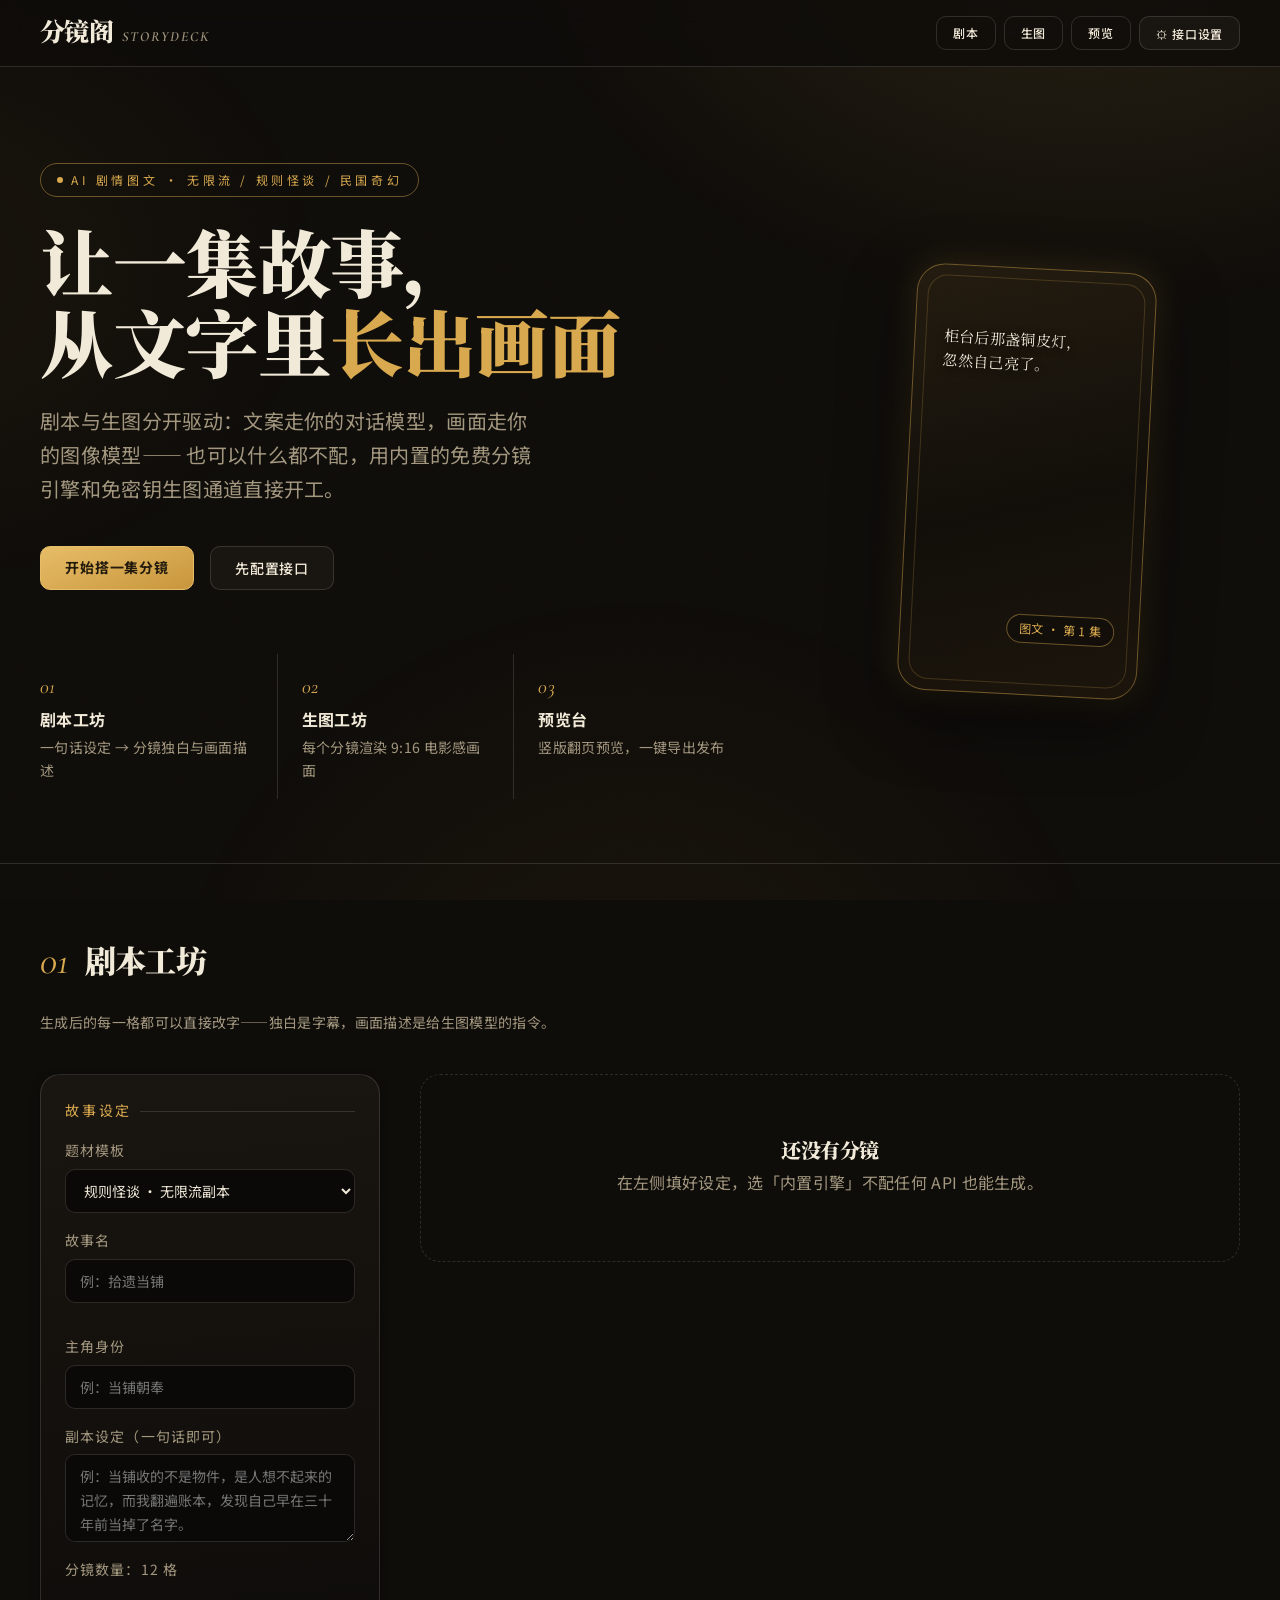
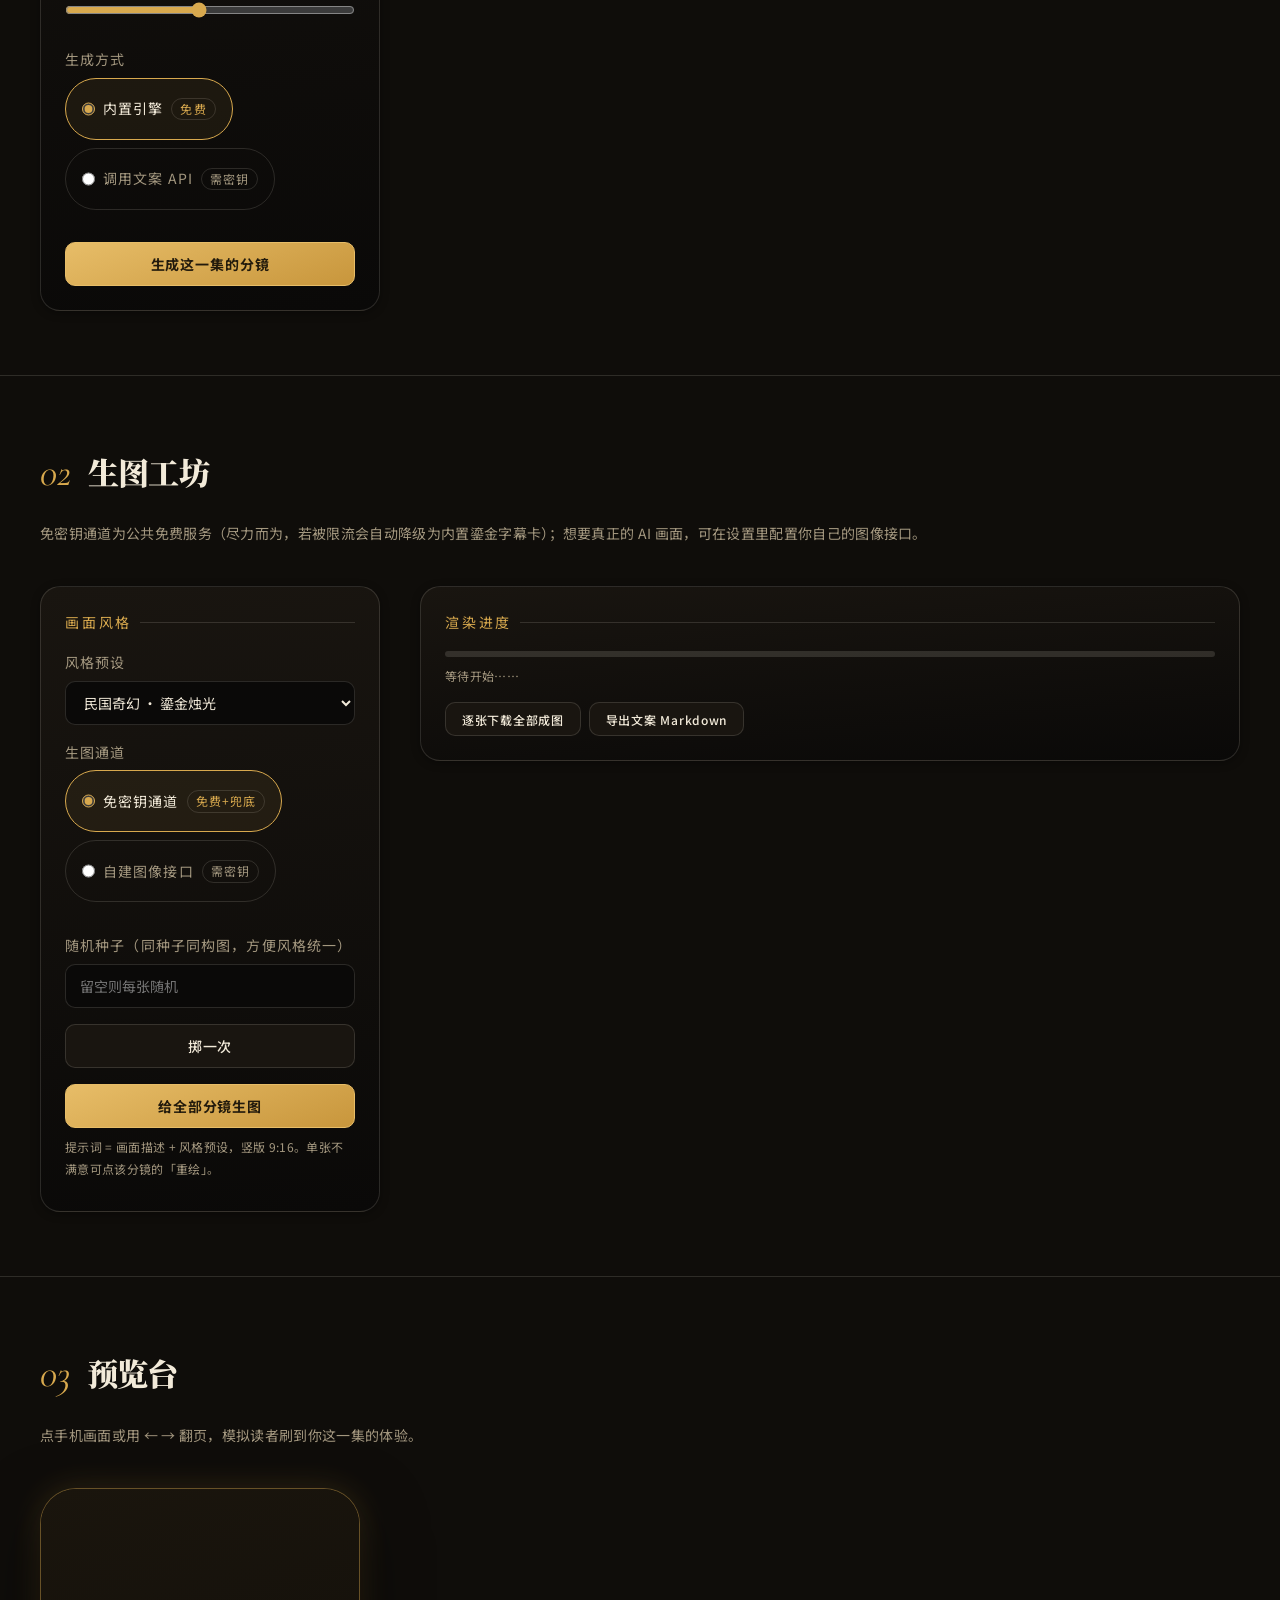
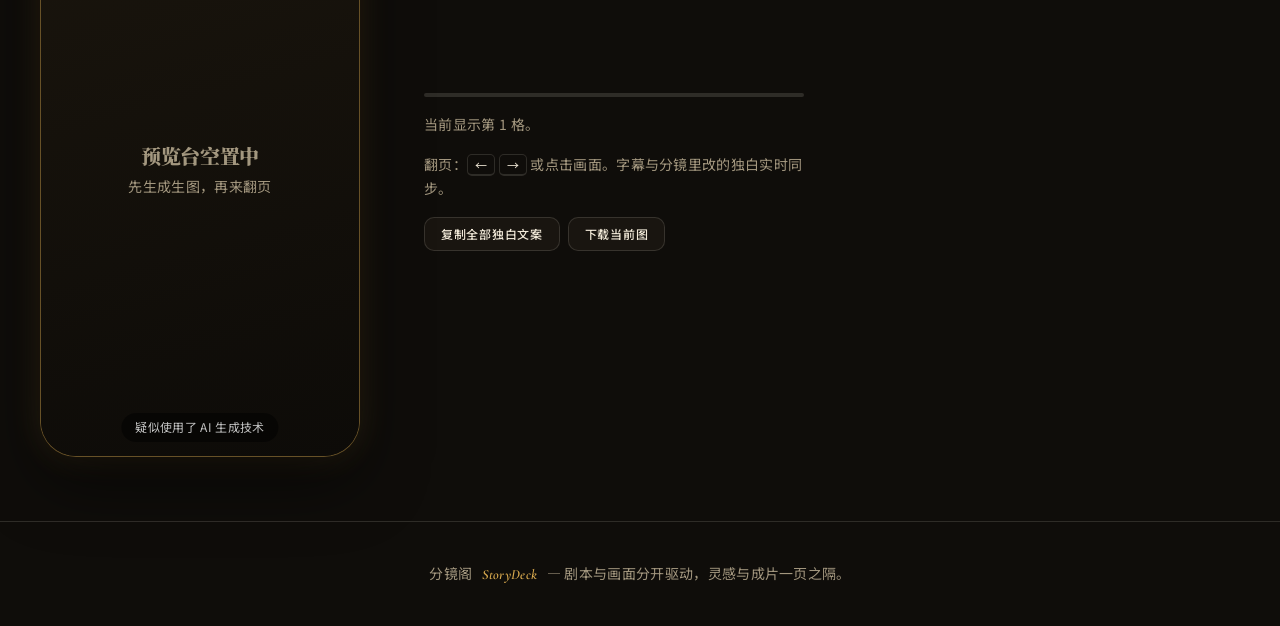
==== commit d6e5959f: "refactor: 全部内容改为原创，清除所有借用文案与设定 - 民国奇幻模板由赌局副本重写为原创「深夜当铺」世界观（另一会话完成，本次一并提交） - 首屏装饰卡片文案与集数徽标改为原创 - 规则怪谈" ====
--- a/index.html
+++ b/index.html
@@ -65,8 +65,8 @@
         <div class="phone-mini">
           <div class="mini-glow"></div>
           <div class="frame-line"></div>
-          <p class="mini-caption">屏幕上出现的那张脸，<br />是我。</p>
-          <span class="mini-badge">图文 · 第 4 集</span>
+          <p class="mini-caption">柜台后那盏铜皮灯，<br />忽然自己亮了。</p>
+          <span class="mini-badge">图文 · 第 1 集</span>
         </div>
       </div>
     </section>
@@ -85,23 +85,23 @@
             <label for="f-genre">题材模板</label>
             <select id="f-genre">
               <option value="guize">规则怪谈 · 无限流副本</option>
-              <option value="minguo">民国奇幻 · 赌局 / 众生楼风</option>
+              <option value="minguo">民国奇幻 · 深夜当铺</option>
               <option value="fuchou">悬疑复仇 · 逆袭爽文</option>
             </select>
           </div>
           <div class="field-row">
             <div class="field">
               <label for="f-title">故事名</label>
-              <input id="f-title" type="text" placeholder="例：众生楼" maxlength="12" />
+              <input id="f-title" type="text" placeholder="例：拾遗当铺" maxlength="12" />
             </div>
             <div class="field">
               <label for="f-role">主角身份</label>
-              <input id="f-role" type="text" placeholder="例：赌楼荷官" maxlength="12" />
+              <input id="f-role" type="text" placeholder="例：当铺朝奉" maxlength="12" />
             </div>
           </div>
           <div class="field">
             <label for="f-premise">副本设定（一句话即可）</label>
-            <textarea id="f-premise" placeholder="例：赌楼用活人做局，赌我会偷多少颗晶核，而我藏在哪里都被直播。"></textarea>
+            <textarea id="f-premise" placeholder="例：当铺收的不是物件，是人想不起来的记忆，而我翻遍账本，发现自己早在三十年前当掉了名字。"></textarea>
           </div>
           <div class="field">
             <label for="f-count">分镜数量：<output id="f-count-out">12</output> 格</label>
--- a/styles/components.css
+++ b/styles/components.css
@@ -11,7 +11,7 @@
   background: rgba(15, 13, 10, 0.82);
   backdrop-filter: blur(12px);
 }
-.brand { display: flex; align-items: baseline; gap: var(--space-2); }
+.brand { display: flex; align-items: baseline; gap: var(--space-2); white-space: nowrap; }
 .brand-name { font-size: var(--text-xl); color: var(--color-text); }
 .brand-en { font-size: var(--text-sm); color: var(--color-muted); letter-spacing: 0.14em; }
 .header-actions { display: flex; gap: var(--space-2); align-items: center; }
@@ -22,6 +22,7 @@
   min-height: 44px; padding: 0 var(--space-4);
   font-family: var(--font-body); font-size: var(--text-sm); font-weight: 500;
   letter-spacing: 0.06em;
+  white-space: nowrap; /* 防止窄屏下按钮文字被压成两行 */
   border-radius: var(--radius-md); border: 1px solid var(--color-border);
   background: var(--color-surface); color: var(--color-text);
   cursor: pointer;
@@ -258,6 +259,7 @@
   display: inline-flex; align-items: center; gap: 8px; cursor: pointer;
   border: 1px solid var(--color-border); border-radius: 999px;
   padding: 8px 16px; font-size: var(--text-sm); color: var(--color-muted);
+  white-space: nowrap;
   transition: all var(--dur-fast) ease-out; user-select: none;
 }
 .radio-chip input { accent-color: var(--color-accent); }
@@ -292,9 +294,22 @@
   .workbench { grid-template-columns: 1fr; }
   .preview-bench { grid-template-columns: 1fr; justify-items: center; }
 }
+@media (max-width: 560px) {
+  /* 手机页头只保留品牌 + 接口设置按钮，锚点导航收起（页面本身按 01→02→03 线性滚动） */
+  .header-actions a { display: none; }
+  .site-header { padding: var(--space-2) var(--space-3); }
+  .hero { padding-left: var(--space-3); padding-right: var(--space-3); }
+  .stage { padding: var(--space-5) var(--space-3); }
+  .stage-head .stage-hint { font-size: var(--text-xs); }
+  .panel { padding: var(--space-3); border-radius: var(--radius-md); }
+  .shot-card { grid-template-columns: 32px 1fr; padding: var(--space-2); }
+  .shot-num { font-size: var(--text-base); padding-top: 6px; }
+  .phone-frame { width: min(320px, calc(100vw - 48px)); }
+  .preview-side { max-width: none; padding: 0 var(--space-3); }
+  dialog.settings-dialog { padding: var(--space-4) var(--space-3); }
+  .hero-actions .btn { flex: 1; }
+}
 @media (max-width: 480px) {
-  .stage { padding: var(--space-5) var(--space-3); }
-  .phone-frame { width: min(320px, 86vw); }
   .site-header { padding: var(--space-3); }
   .brand-en { display: none; }
 }
